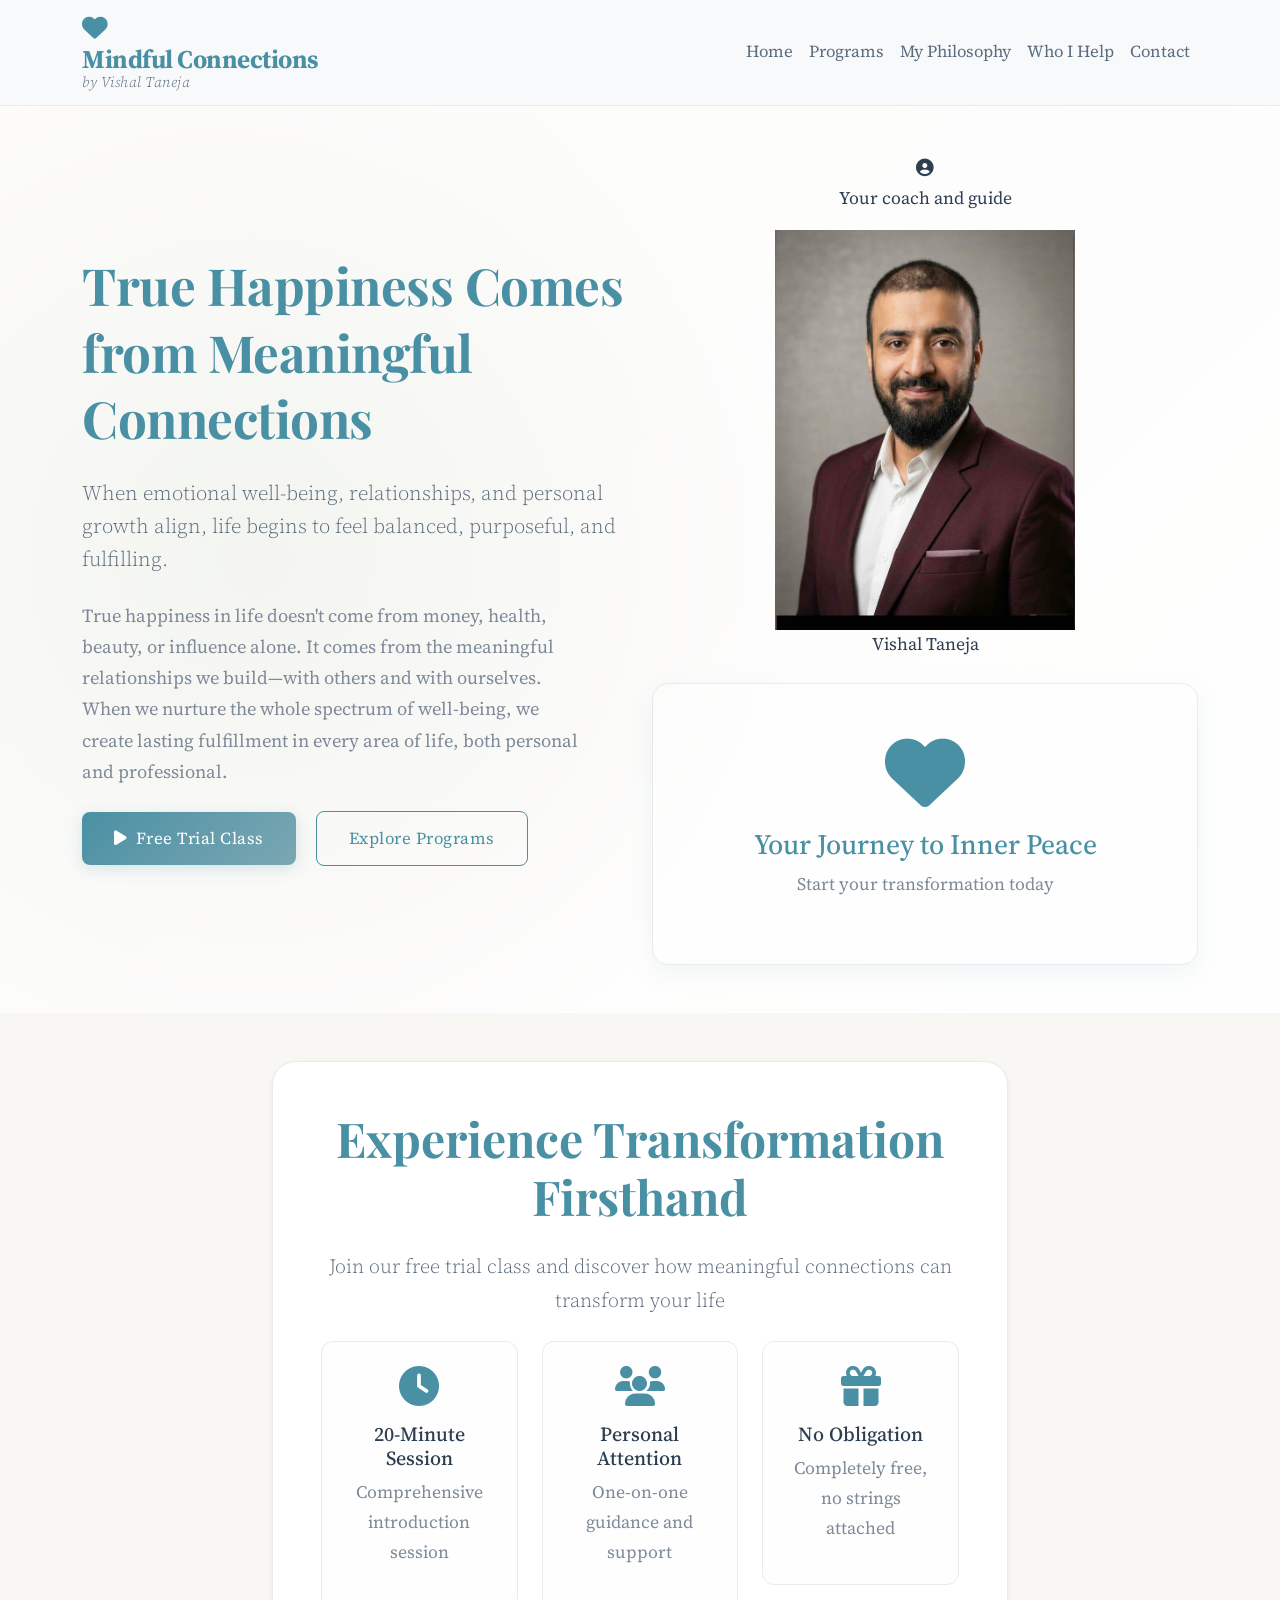
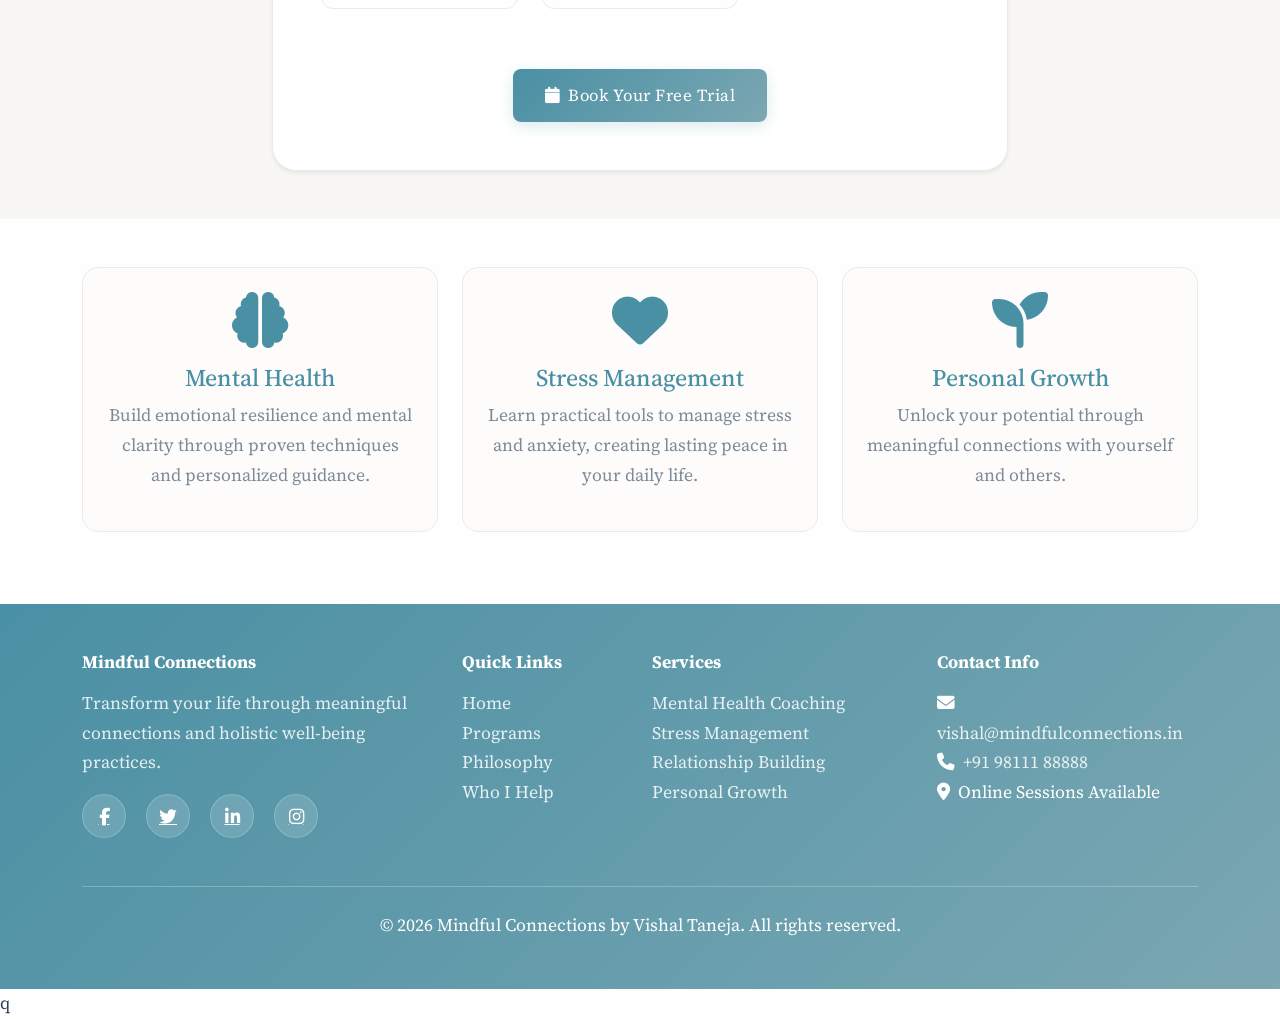
==== index.html @ e43e1d22 "First commit" ====
<!DOCTYPE html>
<html lang="en">
<head>
    <meta charset="UTF-8">
    <meta name="viewport" content="width=device-width, initial-scale=1.0">
    <title>Mental Health & Stress Coaching - True Happiness Through Meaningful Connections</title>
    <link href="https://cdn.jsdelivr.net/npm/bootstrap@5.3.0/dist/css/bootstrap.min.css" rel="stylesheet">
    <link href="https://cdnjs.cloudflare.com/ajax/libs/font-awesome/6.4.0/css/all.min.css" rel="stylesheet">
    <link href="https://fonts.googleapis.com/css2?family=Playfair+Display:wght@400;500;600&family=Source+Serif+Pro:wght@300;400;600&display=swap" rel="stylesheet">
    <link rel="stylesheet" href="css/style.css">
</head>
<body>
<!-- Navigation -->
<nav class="navbar navbar-expand-lg navbar-light bg-light pastel-nav">
    <div class="container">
        <a class="navbar-brand fw-bold" href="index.html">
            <i class="fas fa-heart text-primary me-2"></i>
            <div>
                <div>Mindful Connections</div>
                <div class="brand-subtitle">by Vishal Taneja</div>
            </div>
        </a>
        <button class="navbar-toggler" type="button" data-bs-toggle="collapse" data-bs-target="#navbarNav">
            <span class="navbar-toggler-icon"></span>
        </button>
        <div class="collapse navbar-collapse" id="navbarNav">
            <ul class="navbar-nav ms-auto">
                <li class="nav-item">
                    <a class="nav-link" href="index.html">Home</a>
                </li>
                <li class="nav-item">
                    <a class="nav-link" href="programs.html">Programs</a>
                </li>
                <li class="nav-item">
                    <a class="nav-link" href="philosophy.html">My Philosophy</a>
                </li>
                <li class="nav-item">
                    <a class="nav-link" href="who-i-help.html">Who I Help</a>
                </li>
                <li class="nav-item">
                    <a class="nav-link" href="contact.html">Contact</a>
                </li>
            </ul>
        </div>
    </div>
</nav>

<!-- Hero Section -->
<section class="hero-section py-5">
    <div class="container">
        <div class="row align-items-center min-vh-80">
            <div class="col-lg-6">
                <div class="hero-content">
                    <h1 class="display-4 fw-bold text-primary mb-4" style="font-family: 'Playfair Display', serif;">
                        True Happiness Comes from Meaningful Connections
                    </h1>
                    <p class="lead text-secondary mb-4">
                        When emotional well-being, relationships, and personal growth align, life begins to feel balanced, purposeful, and fulfilling.
                    </p>
                    <p class="text-muted mb-4">
                        True happiness in life doesn't come from money, health, beauty, or influence alone. It comes from the meaningful relationships we build—with others and with ourselves. When we nurture the whole spectrum of well-being, we create lasting fulfillment in every area of life, both personal and professional.
                    </p>
                    <div class="hero-buttons">
                        <a href="#free-trial" class="btn btn-primary btn-lg me-3">
                            <i class="fas fa-play me-2"></i>Free Trial Class
                        </a>
                        <a href="programs.html" class="btn btn-outline-primary btn-lg">
                            Explore Programs
                        </a>
                    </div>
                </div>
            </div>
            <div class="col-lg-6">
                <div class="person-image-section text-center mb-4">
                    <div class="person-image-placeholder">
                        <i class="fas fa-user-circle"></i>
                    </div>
                    <div class="person-image-caption">
                        <p>Your coach and guide</p>
                        <img src="images/VT1.jpeg" height="400" width="300"/>
                        <p>Vishal Taneja</p>
                    </div>
                </div>
                <div class="hero-image text-center">
                    <div class="pastel-card p-5 rounded-3">
                        <i class="fas fa-heart display-1 text-primary mb-3"></i>
                        <h3 class="text-primary">Your Journey to Inner Peace</h3>
                        <p class="text-muted">Start your transformation today</p>
                    </div>
                </div>
            </div>
        </div>
    </div>
</section>

<!-- Free Trial Section -->
<section id="free-trial" class="free-trial-section py-5 bg-light-pastel">
    <div class="container">
        <div class="row justify-content-center">
            <div class="col-lg-8 text-center">
                <div class="trial-card p-5 rounded-4 bg-white shadow-sm">
                    <h2 class="display-5 fw-bold text-primary mb-4" style="font-family: 'Playfair Display', serif;">Experience Transformation Firsthand</h2>
                    <p class="lead text-secondary mb-4">
                        Join our free trial class and discover how meaningful connections can transform your life
                    </p>
                    <div class="trial-features mb-4">
                        <div class="row">
                            <div class="col-md-4 mb-3">
                                <div class="feature-item">
                                    <i class="fas fa-clock text-primary display-6 mb-3"></i>
                                    <h5>20-Minute Session</h5>
                                    <p class="text-muted">Comprehensive introduction session</p>
                                </div>
                            </div>
                            <div class="col-md-4 mb-3">
                                <div class="feature-item">
                                    <i class="fas fa-users text-primary display-6 mb-3"></i>
                                    <h5>Personal Attention</h5>
                                    <p class="text-muted">One-on-one guidance and support</p>
                                </div>
                            </div>
                            <div class="col-md-4 mb-3">
                                <div class="feature-item">
                                    <i class="fas fa-gift text-primary display-6 mb-3"></i>
                                    <h5>No Obligation</h5>
                                    <p class="text-muted">Completely free, no strings attached</p>
                                </div>
                            </div>
                        </div>
                    </div>
                    <a href="contact.html" class="btn btn-primary btn-lg">
                        <i class="fas fa-calendar me-2"></i>Book Your Free Trial
                    </a>
                </div>
            </div>
        </div>
    </div>
</section>

<!-- Features Section -->
<section class="features-section py-5">
    <div class="container">
        <div class="row">
            <div class="col-lg-4 mb-4">
                <div class="feature-card p-4 rounded-3 bg-light-pastel text-center h-100">
                    <i class="fas fa-brain text-primary display-4 mb-3"></i>
                    <h4 class="text-primary">Mental Health</h4>
                    <p class="text-muted">Build emotional resilience and mental clarity through proven techniques and personalized guidance.</p>
                </div>
            </div>
            <div class="col-lg-4 mb-4">
                <div class="feature-card p-4 rounded-3 bg-light-pastel text-center h-100">
                    <i class="fas fa-heart text-primary display-4 mb-3"></i>
                    <h4 class="text-primary">Stress Management</h4>
                    <p class="text-muted">Learn practical tools to manage stress and anxiety, creating lasting peace in your daily life.</p>
                </div>
            </div>
            <div class="col-lg-4 mb-4">
                <div class="feature-card p-4 rounded-3 bg-light-pastel text-center h-100">
                    <i class="fas fa-seedling text-primary display-4 mb-3"></i>
                    <h4 class="text-primary">Personal Growth</h4>
                    <p class="text-muted">Unlock your potential through meaningful connections with yourself and others.</p>
                </div>
            </div>
        </div>
    </div>
</section>

<!-- Footer -->
<footer class="footer bg-primary text-white py-5">
    <div class="container">
        <div class="row">
            <div class="col-lg-4 mb-4">
                <h5 class="fw-bold mb-3">Mindful Connections</h5>
                <p class="text-light">
                    Transform your life through meaningful connections and holistic well-being practices.
                </p>
                <div class="social-links">
                    <a href="#" class="text-white me-3"><i class="fab fa-facebook-f"></i></a>
                    <a href="#" class="text-white me-3"><i class="fab fa-twitter"></i></a>
                    <a href="#" class="text-white me-3"><i class="fab fa-linkedin-in"></i></a>
                    <a href="#" class="text-white"><i class="fab fa-instagram"></i></a>
                </div>
            </div>
            <div class="col-lg-2 mb-4">
                <h6 class="fw-bold mb-3">Quick Links</h6>
                <ul class="list-unstyled">
                    <li><a href="index.html" class="text-light text-decoration-none">Home</a></li>
                    <li><a href="programs.html" class="text-light text-decoration-none">Programs</a></li>
                    <li><a href="philosophy.html" class="text-light text-decoration-none">Philosophy</a></li>
                    <li><a href="who-i-help.html" class="text-light text-decoration-none">Who I Help</a></li>
                </ul>
            </div>
            <div class="col-lg-3 mb-4">
                <h6 class="fw-bold mb-3">Services</h6>
                <ul class="list-unstyled">
                    <li><a href="#" class="text-light text-decoration-none">Mental Health Coaching</a></li>
                    <li><a href="#" class="text-light text-decoration-none">Stress Management</a></li>
                    <li><a href="#" class="text-light text-decoration-none">Relationship Building</a></li>
                    <li><a href="#" class="text-light text-decoration-none">Personal Growth</a></li>
                </ul>
            </div>
            <div class="col-lg-3 mb-4">
                <h6 class="fw-bold mb-3">Contact Info</h6>
                <ul class="list-unstyled">
                    <li><i class="fas fa-envelope me-2"></i><a href="mailto:acca.vishaltaneja@gmail.com" class="text-light text-decoration-none">vishal@mindfulconnections.in</a></li>
                    <li><i class="fas fa-phone me-2"></i><a href="tel:+919810107276" class="text-light text-decoration-none">+91 98111 88888</a></li>
                    <li><i class="fas fa-map-marker-alt me-2"></i>Online Sessions Available</li>
                </ul>
            </div>
        </div>
        <hr class="my-4 bg-light">
        <div class="row">
            <div class="col-12 text-center">
                <p class="mb-0">&copy; 2026 Mindful Connections by Vishal Taneja. All rights reserved.</p>
            </div>
        </div>
    </div>
</footer>

<script src="https://cdn.jsdelivr.net/npm/bootstrap@5.3.0/dist/js/bootstrap.bundle.min.js"></script>
<script src="js/main.js"></script>
</body>
</html> q
---- css/style.css ----
:root {
    --primary-color: #4A90A4;
    --secondary-color: #7BA7B2;
    --accent-color: #A8C8D0;
    --light-sage: #F6F7F4;
    --warm-white: #FEFEFE;
    --soft-gray: #E8ECEB;
    --sage-green: #9CAF88;
    --muted-sage: #B8C4AA;
    --text-primary: #2C3E50;
    --text-secondary: #5A6C7D;
    --text-muted: #7D8A99;
    --warm-beige: #F9F7F4;
    --soft-blue: #E8F0F2;
    --light-warm: #FDFCFB;
}

* {
    margin: 0;
    padding: 0;
    box-sizing: border-box;
}

body {
    font-family: 'Source Serif Pro', serif;
    line-height: 1.7;
    color: var(--text-primary);
    background-color: var(--warm-white);
    font-size: 1.1rem;
}

/* Navigation Styles */
.pastel-nav {
    background: rgba(253, 252, 251, 0.95);
    backdrop-filter: blur(10px);
    box-shadow: 0 2px 20px rgba(74, 144, 164, 0.1);
    border-bottom: 1px solid var(--soft-gray);
}

.navbar-brand {
    color: var(--primary-color) !important;
    font-size: 1.6rem;
    font-weight: 500;
    letter-spacing: -0.5px;
    line-height: 1.2;
}

.brand-subtitle {
    font-size: 0.9rem;
    font-style: italic;
    color: var(--text-secondary);
    font-weight: 300;
    letter-spacing: 0.5px;
}

.nav-link {
    color: var(--text-secondary) !important;
    font-weight: 400;
    transition: all 0.3s ease;
    position: relative;
    font-size: 1.05rem;
}

.nav-link:hover {
    color: var(--primary-color) !important;
}

.nav-link::after {
    content: '';
    position: absolute;
    width: 0;
    height: 1px;
    bottom: 0;
    left: 50%;
    background-color: var(--primary-color);
    transition: all 0.3s ease;
    transform: translateX(-50%);
}

.nav-link:hover::after {
    width: 100%;
}

/* Hero Section */
.hero-section {
    background: linear-gradient(135deg, var(--light-warm) 0%, var(--warm-white) 100%);
    min-height: 80vh;
    display: flex;
    align-items: center;
    position: relative;
    overflow: hidden;
}

.hero-section::before {
    content: '';
    position: absolute;
    top: 0;
    left: 0;
    right: 0;
    bottom: 0;
    background: radial-gradient(circle at 20% 50%, rgba(156, 175, 136, 0.1) 0%, transparent 50%);
    pointer-events: none;
}

.hero-content {
    position: relative;
    z-index: 2;
}

.hero-content h1 {
    color: var(--primary-color);
    font-weight: 400;
    line-height: 1.3;
    margin-bottom: 1.5rem;
    font-size: 3.2rem;
    letter-spacing: -0.5px;
    font-family: 'Playfair Display', serif;
}

.hero-content .lead {
    color: var(--text-secondary);
    font-size: 1.3rem;
    margin-bottom: 2rem;
    font-weight: 300;
    line-height: 1.6;
    max-width: 600px;
}

.hero-content p {
    color: var(--text-muted);
    font-size: 1.15rem;
    margin-bottom: 2.5rem;
    line-height: 1.7;
    max-width: 500px;
}

/* Buttons */
.btn-primary {
    background: linear-gradient(135deg, var(--primary-color) 0%, var(--secondary-color) 100%);
    border: none;
    padding: 14px 32px;
    font-weight: 400;
    border-radius: 8px;
    transition: all 0.3s ease;
    box-shadow: 0 4px 15px rgba(74, 144, 164, 0.2);
    font-size: 1.05rem;
    letter-spacing: 0.5px;
}

.btn-primary:hover {
    transform: translateY(-2px);
    box-shadow: 0 8px 25px rgba(74, 144, 164, 0.3);
}

.btn-outline-primary {
    border: 1px solid var(--primary-color);
    color: var(--primary-color);
    padding: 14px 32px;
    font-weight: 400;
    border-radius: 8px;
    transition: all 0.3s ease;
    background: transparent;
    font-size: 1.05rem;
    letter-spacing: 0.5px;
}

.btn-outline-primary:hover {
    background: var(--primary-color);
    border-color: var(--primary-color);
    transform: translateY(-2px);
}

/* Cards */
.pastel-card {
    background: var(--warm-white);
    border: 1px solid var(--soft-gray);
    border-radius: 12px;
    box-shadow: 0 8px 25px rgba(74, 144, 164, 0.08);
    transition: all 0.3s ease;
}

.pastel-card:hover {
    transform: translateY(-3px);
    box-shadow: 0 12px 35px rgba(74, 144, 164, 0.15);
}

.feature-card {
    background: var(--light-warm);
    border: 1px solid var(--soft-gray);
    border-radius: 12px;
    transition: all 0.3s ease;
    padding: 1.5rem;
}

.feature-card:hover {
    background: var(--soft-blue);
    transform: translateY(-2px);
}

.trial-card {
    border: 1px solid var(--soft-gray);
    border-radius: 12px;
    transition: all 0.3s ease;
    background: var(--warm-white);
}

.trial-card:hover {
    border-color: var(--primary-color);
    box-shadow: 0 12px 35px rgba(74, 144, 164, 0.12);
}

/* Background Colors */
.bg-light-pastel {
    background: var(--light-warm);
}

.bg-primary {
    background: linear-gradient(135deg, var(--primary-color) 0%, var(--secondary-color) 100%) !important;
}

/* Text Colors */
.text-primary {
    color: var(--primary-color) !important;
}

.text-secondary {
    color: var(--text-secondary) !important;
}

.text-muted {
    color: var(--text-muted) !important;
}

/* Free Trial Section */
.free-trial-section {
    background: var(--warm-beige);
}

.feature-item {
    padding: 24px;
    border-radius: 12px;
    background: var(--warm-white);
    margin-bottom: 20px;
    transition: all 0.3s ease;
    border: 1px solid var(--soft-gray);
}

.feature-item:hover {
    background: var(--soft-blue);
    color: var(--text-primary);
}

.feature-item:hover i,
.feature-item:hover h5 {
    color: var(--primary-color) !important;
}

/* Footer */
.footer {
    background: linear-gradient(135deg, var(--primary-color) 0%, var(--secondary-color) 100%);
    color: white;
    padding: 3rem 0;
}

.footer h5,
.footer h6 {
    color: white;
    font-weight: 500;
    font-size: 1.1rem;
}

.footer .text-light {
    color: rgba(255, 255, 255, 0.85) !important;
}

.social-links a {
    display: inline-flex;
    align-items: center;
    justify-content: center;
    width: 44px;
    height: 44px;
    background: rgba(255, 255, 255, 0.15);
    border-radius: 50%;
    transition: all 0.3s ease;
    border: 1px solid rgba(255, 255, 255, 0.2);
}

.social-links a:hover {
    background: rgba(255, 255, 255, 0.25);
    transform: translateY(-2px);
}

/* Responsive Design */
@media (max-width: 768px) {
    .hero-section {
        text-align: center;
        padding: 3rem 0;
    }
    
    .hero-content h1 {
        font-size: 2.5rem;
    }
    
    .hero-buttons .btn {
        display: block;
        width: 100%;
        margin-bottom: 10px;
    }
    
    .feature-item {
        margin-bottom: 15px;
    }
}

/* Smooth Scrolling */
html {
    scroll-behavior: smooth;
}

/* Section Spacing */
section {
    padding: 4rem 0;
}

.section-title {
    font-family: 'Playfair Display', serif;
    font-weight: 400;
    color: var(--primary-color);
    margin-bottom: 1rem;
    font-size: 2.5rem;
}

.section-subtitle {
    color: var(--text-secondary);
    font-size: 1.2rem;
    margin-bottom: 3rem;
    font-weight: 300;
    max-width: 600px;
    margin-left: auto;
    margin-right: auto;
}

/* Utility Classes */
.min-vh-80 {
    min-height: 80vh;
}

.rounded-3 {
    border-radius: 1rem !important;
}

.rounded-4 {
    border-radius: 1.5rem !important;
}

/* Animation */
@keyframes fadeInUp {
    from {
        opacity: 0;
        transform: translateY(30px);
    }
    to {
        opacity: 1;
        transform: translateY(0);
    }
}

.fade-in-up {
    animation: fadeInUp 0.6s ease-out;
}

/* Programs Page Specific Styles */
.program-card {
    background: var(--warm-white);
    border: 1px solid var(--soft-gray);
    border-radius: 12px;
    padding: 2rem;
    margin-bottom: 2rem;
    transition: all 0.3s ease;
}

.program-card:hover {
    background: var(--soft-blue);
    transform: translateY(-3px);
    box-shadow: 0 12px 35px rgba(74, 144, 164, 0.15);
}

.price-tag {
    background: linear-gradient(135deg, var(--primary-color) 0%, var(--secondary-color) 100%);
    color: white;
    padding: 8px 16px;
    border-radius: 6px;
    font-weight: 400;
    font-size: 1.1rem;
    display: inline-block;
    margin-bottom: 1rem;
    letter-spacing: 0.5px;
}

/* Contact Form Styles */
.contact-form {
    background: var(--warm-white);
    border-radius: 12px;
    padding: 2rem;
    border: 1px solid var(--soft-gray);
}

.form-control {
    border: 1px solid var(--soft-gray);
    border-radius: 8px;
    padding: 14px 16px;
    transition: all 0.3s ease;
    background: var(--warm-white);
    font-size: 1.05rem;
}

.form-control:focus {
    border-color: var(--primary-color);
    box-shadow: 0 0 0 0.2rem rgba(74, 144, 164, 0.15);
    outline: none;
}

.form-label {
    color: var(--text-secondary);
    font-weight: 400;
    margin-bottom: 0.5rem;
    font-size: 0.95rem;
}
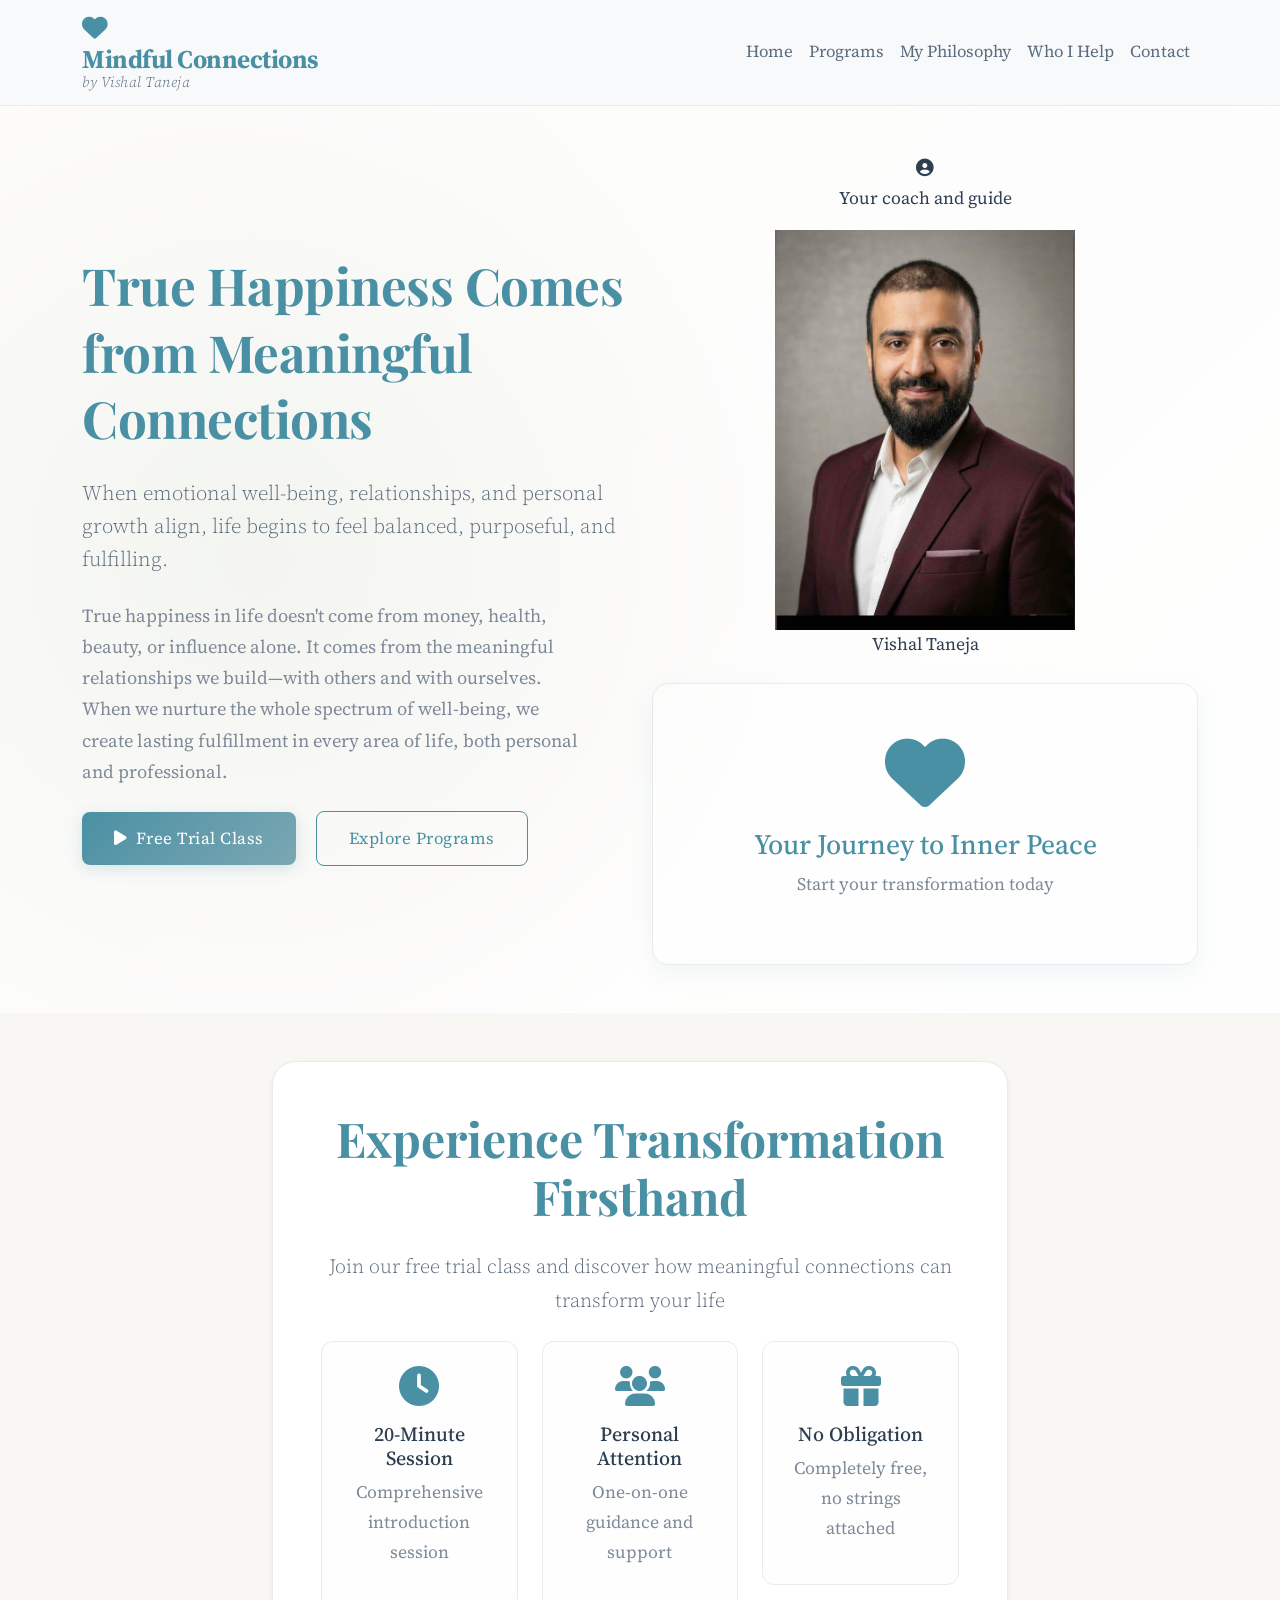
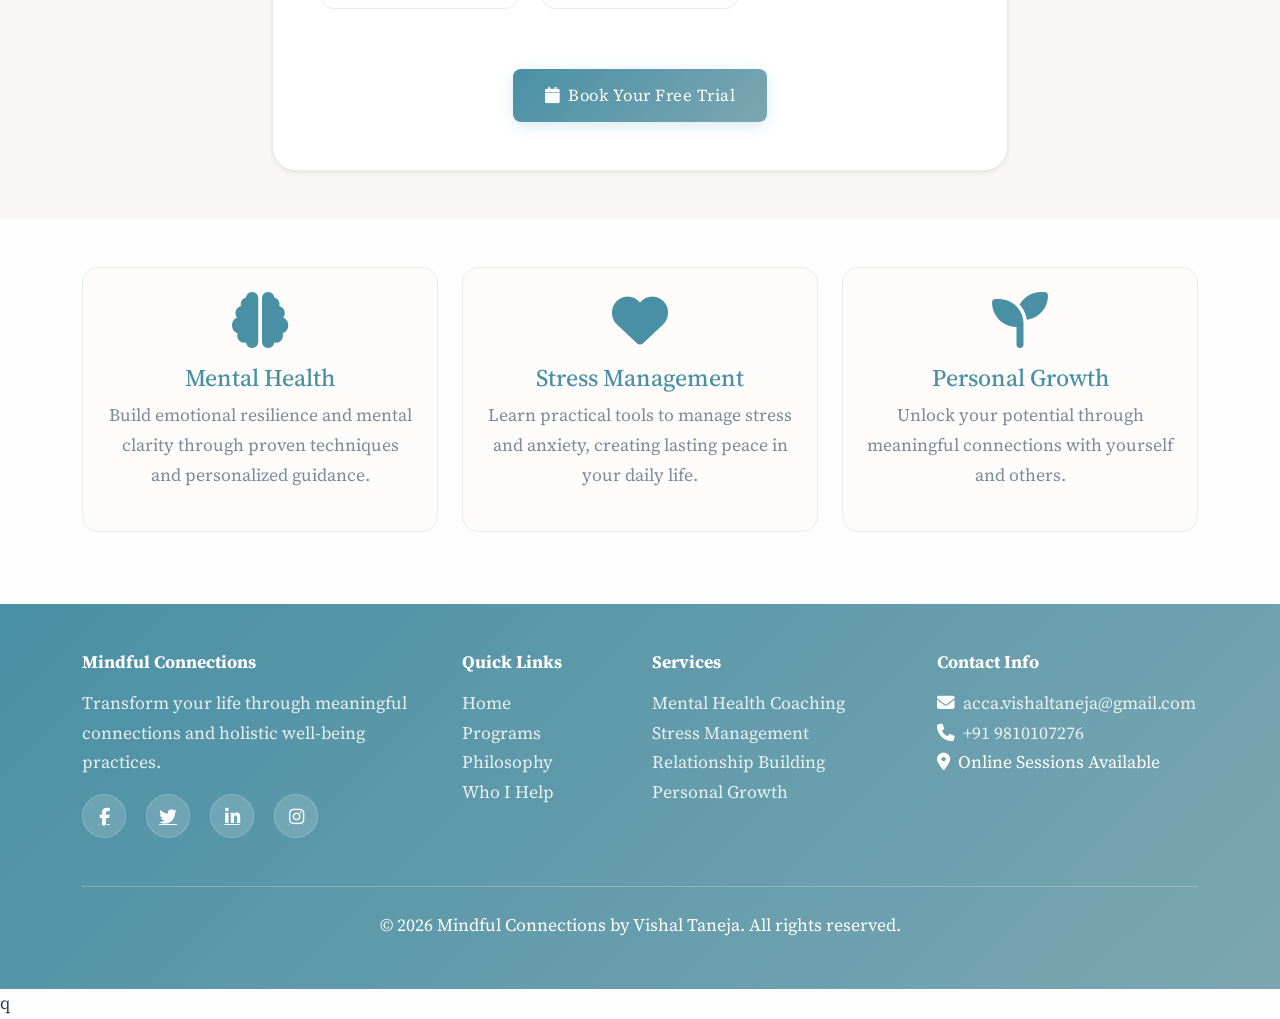
==== commit 02f5d9da: "Update contact Info" ====
--- a/index.html
+++ b/index.html
@@ -203,8 +203,8 @@
             <div class="col-lg-3 mb-4">
                 <h6 class="fw-bold mb-3">Contact Info</h6>
                 <ul class="list-unstyled">
-                    <li><i class="fas fa-envelope me-2"></i><a href="mailto:acca.vishaltaneja@gmail.com" class="text-light text-decoration-none">vishal@mindfulconnections.in</a></li>
-                    <li><i class="fas fa-phone me-2"></i><a href="tel:+919810107276" class="text-light text-decoration-none">+91 98111 88888</a></li>
+                    <li><i class="fas fa-envelope me-2"></i><a href="mailto:acca.vishaltaneja@gmail.com" class="text-light text-decoration-none">acca.vishaltaneja@gmail.com</a></li>
+                    <li><i class="fas fa-phone me-2"></i><a href="tel:+919810107276" class="text-light text-decoration-none">+91 9810107276</a></li>
                     <li><i class="fas fa-map-marker-alt me-2"></i>Online Sessions Available</li>
                 </ul>
             </div>
